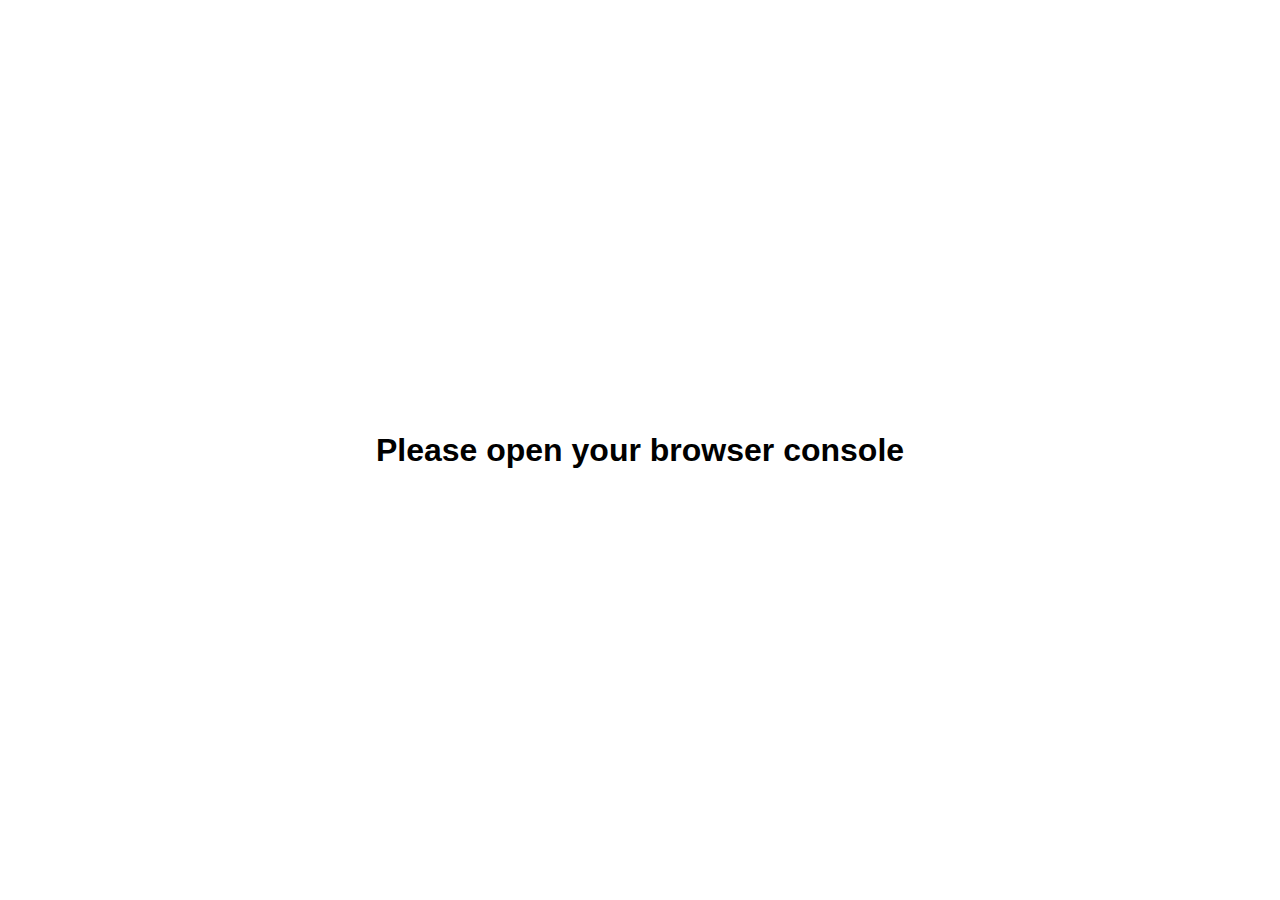
==== index.html @ 5a96b715 "Game done" ====
<!DOCTYPE html>
<html lang="en">
<head>
    <meta charset="UTF-8">
    <meta http-equiv="X-UA-Compatible" content="IE=edge">
    <meta name="viewport" content="width=device-width, initial-scale=1.0">
    <title>Rochambeau (Console)</title>
    <script src="index.js"></script>
    <style>
        *{
            margin: 0;
            padding: 0;
        }
        html, body{
            height: 100%;
            width: 100%;
        }
        body{
            display: flex;
            justify-content: center;
            align-items: center;

            font: bold 32px 'Helvetica', 'Arial', sans-serif;
        }
    </style>
</head>
<body>
    Please open your browser console
</body>
</html>
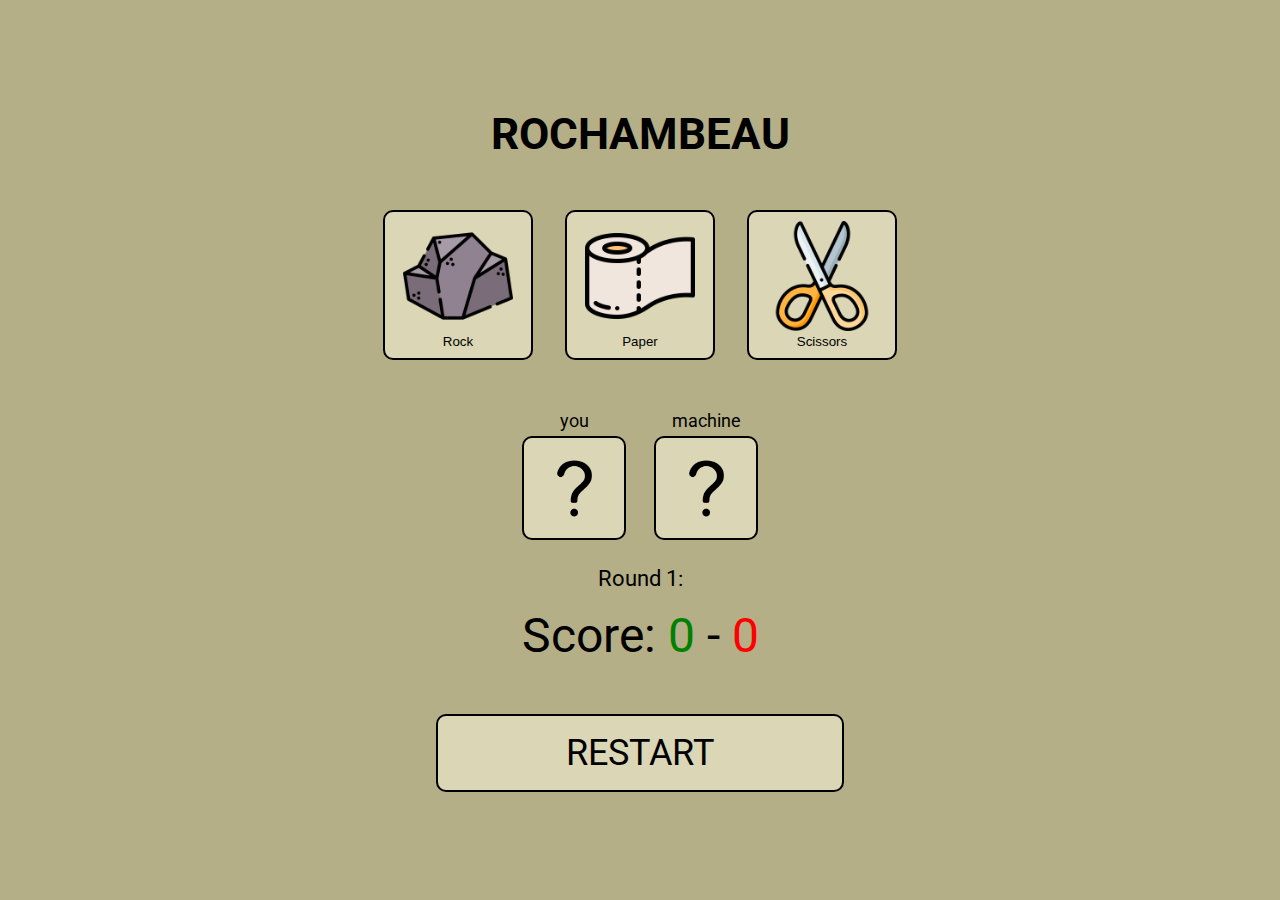
==== commit cac0d3ac: "added final result screen" ====
--- a/index.html
+++ b/index.html
@@ -5,26 +5,54 @@
     <meta http-equiv="X-UA-Compatible" content="IE=edge">
     <meta name="viewport" content="width=device-width, initial-scale=1.0">
     <title>Rochambeau (Console)</title>
-    <script src="index.js"></script>
-    <style>
-        *{
-            margin: 0;
-            padding: 0;
-        }
-        html, body{
-            height: 100%;
-            width: 100%;
-        }
-        body{
-            display: flex;
-            justify-content: center;
-            align-items: center;
-
-            font: bold 32px 'Helvetica', 'Arial', sans-serif;
-        }
-    </style>
+    <script src="index.js" defer></script>
+    
+    <link rel="stylesheet" href="style.css">
 </head>
 <body>
-    Please open your browser console
+    <div class="title">
+        <h1>ROCHAMBEAU</h1>
+    </div>
+    <div class="container-options">
+        <button id="Rock" onclick="Play('ROCK')">
+            <img src="./images/rock.png" alt="Rock">
+            <p>Rock</p>
+        </button>
+        <button id="Paper" onclick="Play('PAPER')">
+            <img src="./images/paper.png" alt="Rock">
+            <p>Paper</p>
+        </button>
+        <button id="Scissors" onclick="Play('SCISSORS')">
+            <img src="./images/scissors.png" alt="Rock">
+            <p>Scissors</p>
+        </button>
+    </div>
+    <div class="container-currentRound">
+        <div class="plays">
+            <div class="play">
+                <p>you</p>
+                <div class="image">
+                    <img id="playerImage" src="./images/question.png" alt="question-mark">
+                </div>
+            </div>
+            <div class="play">
+                <p>machine</p>
+                <div class="image">
+                    <img id="machineImage" src="./images/question.png" alt="question-mark">
+                </div>
+            </div>
+        </div>
+        <div class="container-result">
+            <div class="result">
+                <p id="result">Round 1:</p>
+            </div>
+            <div class="container-score">
+                <p id="score">Score: <span id="player">0</span> - <span id="machine">0</span></p>
+            </div>
+        </div>
+    </div>
+    <div class="container-restart">
+        <button class="restart" onclick="RestartGame()">RESTART</button>
+    </div>
 </body>
 </html>--- a/style.css
+++ b/style.css
@@ -0,0 +1,145 @@
+@import url('https://fonts.googleapis.com/css2?family=Roboto:wght@100;400;900&display=swap');
+
+*{
+    margin: 0;
+    padding: 0;
+}
+body, html{
+    height: 100vh;
+    width: 100vw;
+}
+
+body{
+    display: flex;
+    flex-direction: column;
+    align-items: center;
+    justify-content: center;
+
+    background-color: rgb(180, 175, 134);
+    gap: 50px;
+}
+
+.title{
+    display: flex;
+    justify-content: center;
+    align-items: center;
+
+    font: 900 22px 'Roboto', 'Arial';
+}
+
+.container-options{
+    display: flex;
+    justify-content: center;
+
+    width: 50%;
+
+    gap: 32px;
+}
+.container-options button{
+    height: 150px;
+    width: 150px;
+
+    border-radius: 10px;
+    border: 2px solid black;
+    background-color: rgb(218, 214, 182);
+}
+.container-options button img{
+    height: 75%;
+    width: 75%;
+}
+
+.container-result #win{
+    color: green;
+}
+.container-result #lose{
+    color: red;
+}
+.container-result #draw{
+    color: rgb(31, 29, 10);
+}
+/*Result SECTION*/
+.container-currentRound{
+    display: flex;
+    flex-direction: column;
+    justify-content: center;
+    align-items: center;
+    gap: 10px;
+}
+.plays{
+    display: flex;
+    justify-content: center;
+    align-items: center;
+
+    gap: 32px;
+}
+.play{
+    display: flex;
+    justify-content: center;
+    flex-direction: column;
+    align-items: center;
+
+    height: 130px;
+    width: 100px;
+}
+.play p{
+    font: 400 18px 'Roboto';
+    margin-bottom: auto;
+}
+.play .image{
+    display: flex;
+    justify-content: center;
+    flex-direction: column;
+    align-items: center;
+
+    height: 100px;
+    width: 100px;
+
+    border-radius: 10px;
+    border: 2px solid black;
+    background-color: rgb(218, 214, 182);
+}
+.play img{
+    height: 75%;
+    width: 75%;
+}
+
+.container-result{
+    display: flex;
+    flex-direction: column;
+    justify-content: center;
+    align-items: center;
+    gap: 16px;
+
+    margin-top: 16px;
+    
+    font-family: 'Roboto';
+}
+
+#result{
+    font-size: 22px;
+}
+#score{
+    font-size: 48px;
+}
+#player{
+    color: green;
+}
+#machine{
+    color: red;
+}
+
+.container-restart{
+    display: flex;
+    justify-content: center;
+    align-items: center;
+}
+
+.restart{
+    background-color: rgb(218, 214, 182);
+    padding: 16px 128px;
+
+    font: 400 36px 'Roboto';
+
+    border: 2px solid black;
+    border-radius: 10px;
+}